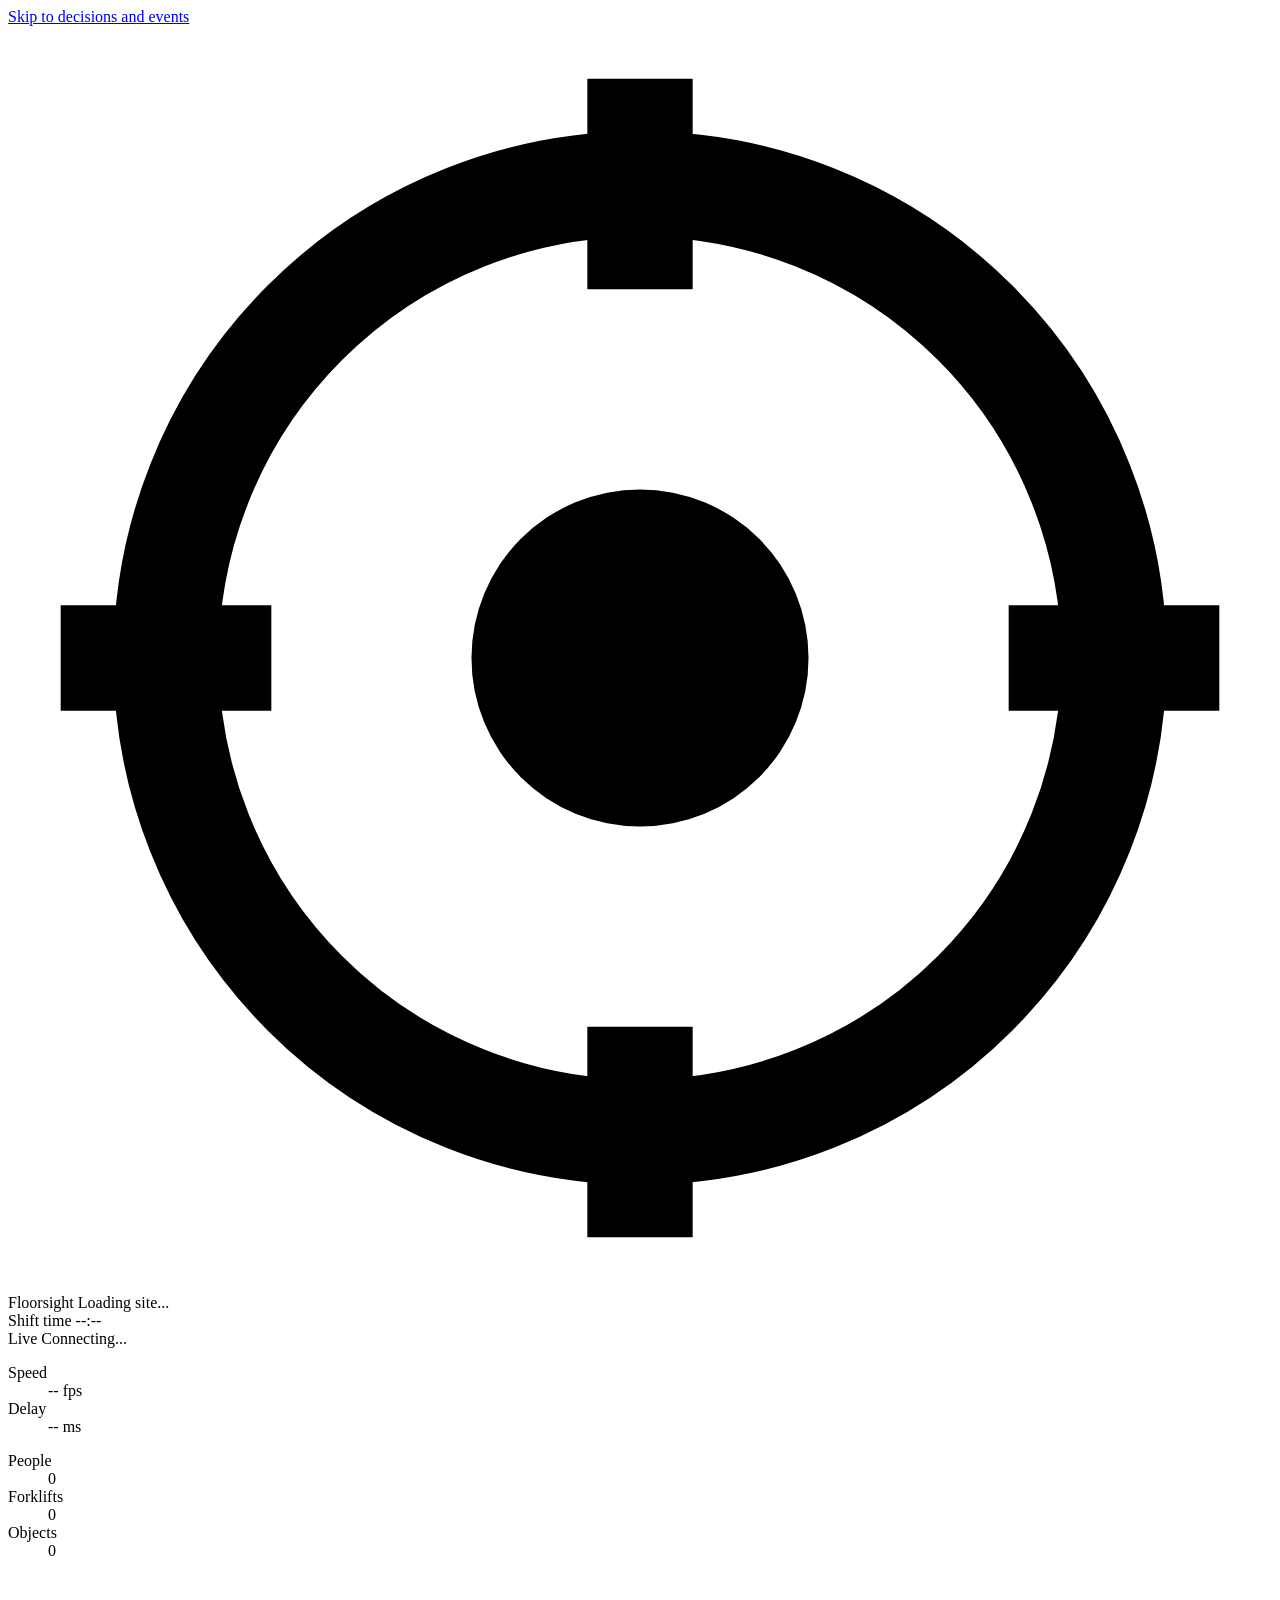
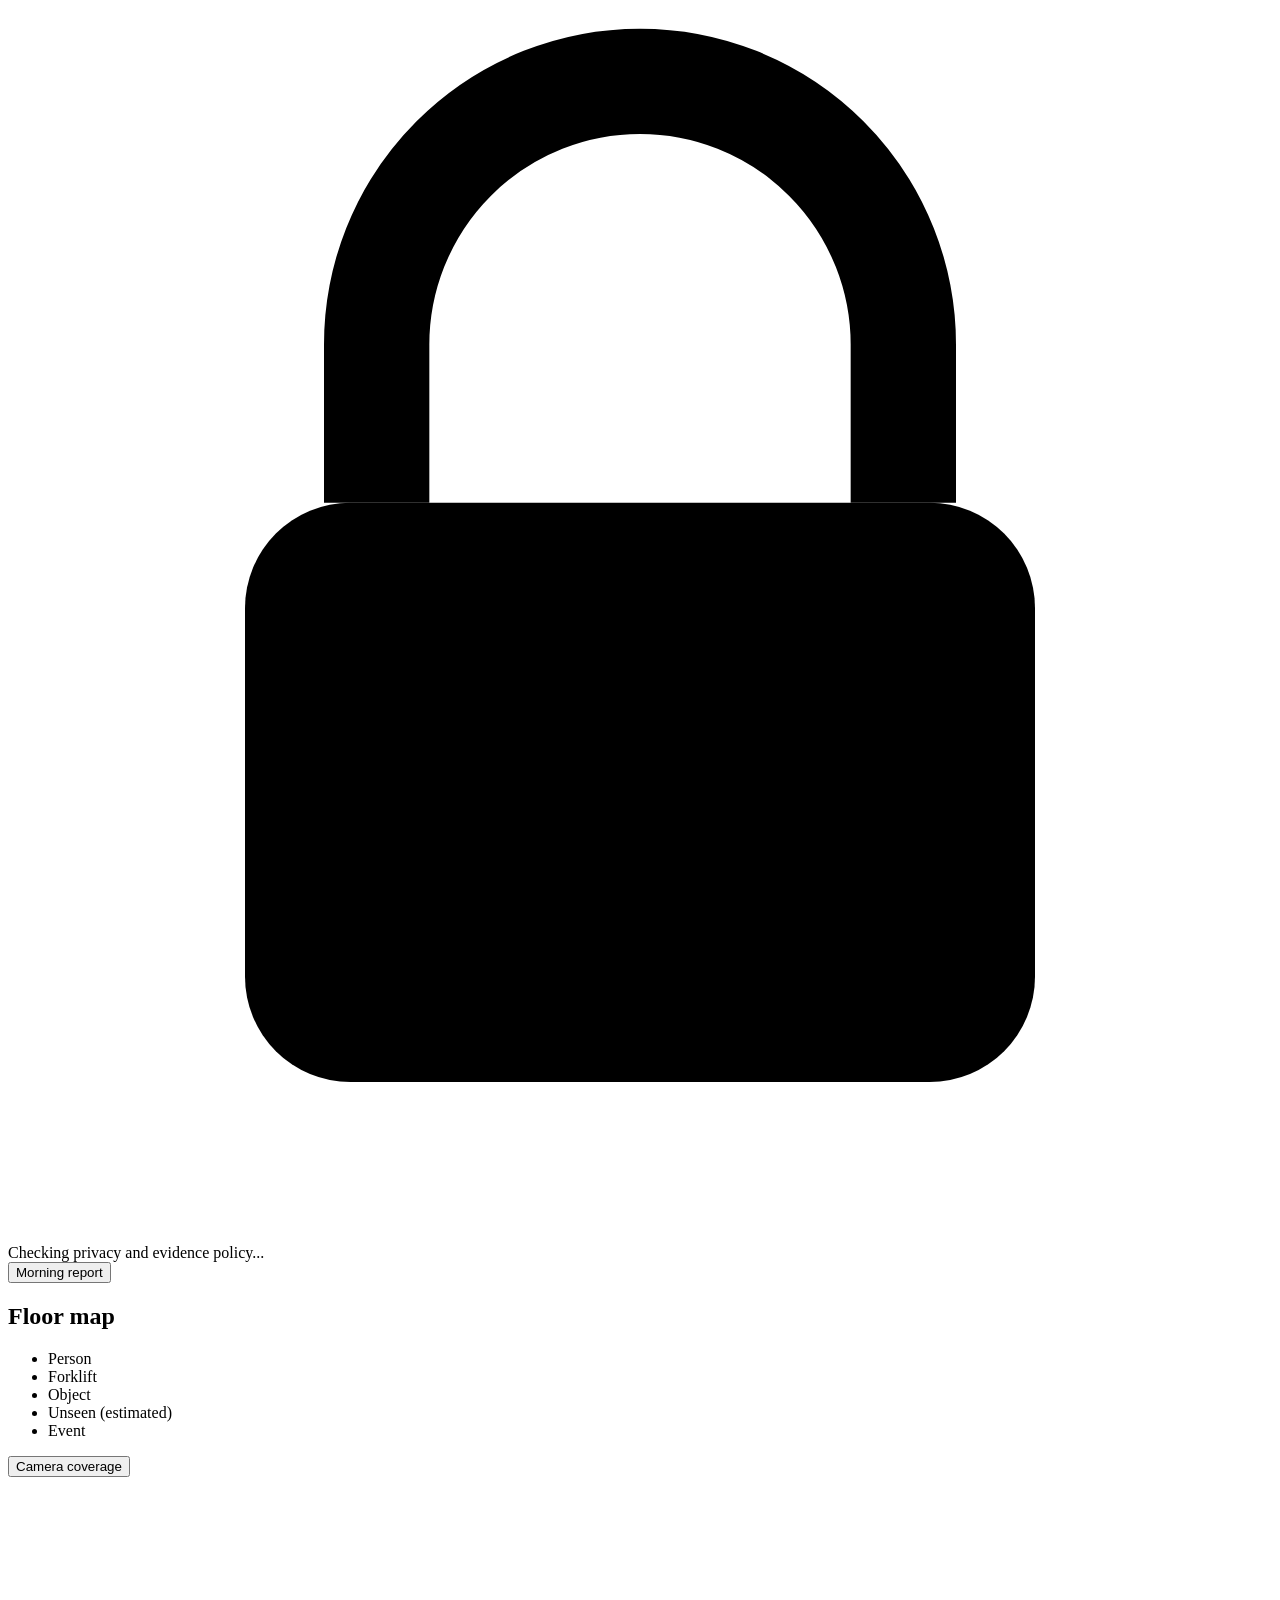
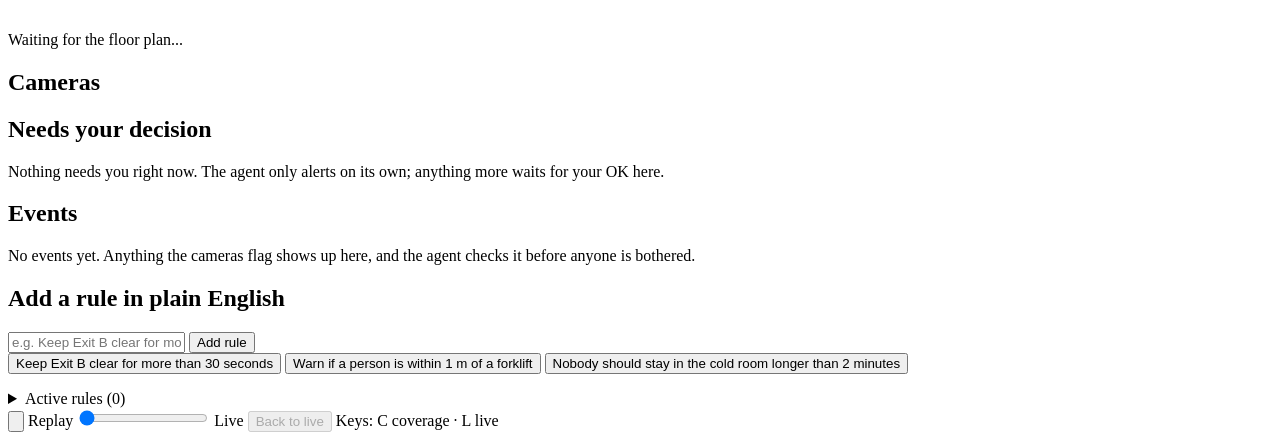
==== web/index.html @ 1c5a40b2 "Floorsight: forklift safety from existing cameras, OpenCV 5 + AWS Floor-distance forklift warnings f" ====
<!doctype html>
<html lang="en">
<head>
  <meta charset="utf-8">
  <meta name="viewport" content="width=device-width, initial-scale=1">
  <title>Floorsight - live floor map</title>
  <meta name="description" content="Live, privacy-safe map of everything moving on the warehouse floor.">
  <link rel="icon" href="data:image/svg+xml,%3Csvg xmlns=%27http://www.w3.org/2000/svg%27 viewBox=%270 0 24 24%27%3E%3Ccircle cx=%2712%27 cy=%2712%27 r=%279%27 fill=%27none%27 stroke=%27%235aaeff%27 stroke-width=%273%27/%3E%3Ccircle cx=%2712%27 cy=%2712%27 r=%273.5%27 fill=%27%235aaeff%27/%3E%3C/svg%3E">
  <link rel="stylesheet" href="/static/styles.css">
</head>
<body>
  <a class="skip-link" href="#panel">Skip to decisions and events</a>

  <!-- ===== Top bar ===== -->
  <header class="topbar">
    <div class="brand">
      <svg class="logo" viewBox="0 0 24 24" aria-hidden="true"><circle cx="12" cy="12" r="9" fill="none" stroke="currentColor" stroke-width="2"/><circle cx="12" cy="12" r="3.2" fill="currentColor"/><path d="M12 1v4M12 19v4M1 12h4M19 12h4" stroke="currentColor" stroke-width="2"/></svg>
      <div class="brand-text">
        <span class="brand-name">Floorsight</span>
        <span id="site-name" class="site-name">Loading site...</span>
      </div>
    </div>

    <div class="clock-box" title="Time since the start of the shift recording">
      <span class="kicker">Shift time</span>
      <span id="clock" class="clock" aria-live="off">--:--</span>
    </div>

    <span id="mode-pill" class="pill pill-live" role="status"><span class="dot" aria-hidden="true"></span><span id="mode-text">Live</span></span>

    <span id="conn" class="conn conn-wait" role="status" aria-live="polite"><span class="dot" aria-hidden="true"></span><span id="conn-text">Connecting...</span></span>

    <dl class="stats" aria-label="Pipeline speed">
      <div><dt>Speed</dt><dd id="stat-fps">-- fps</dd></div>
      <div><dt>Delay</dt><dd id="stat-latency">-- ms</dd></div>
    </dl>

    <dl class="counts" aria-label="Tracked on the floor now">
      <div class="count count-person"><dt><span class="swatch" aria-hidden="true"></span>People</dt><dd id="count-person">0</dd></div>
      <div class="count count-forklift"><dt><span class="swatch" aria-hidden="true"></span>Forklifts</dt><dd id="count-forklift">0</dd></div>
      <div class="count count-object"><dt><span class="swatch" aria-hidden="true"></span>Objects</dt><dd id="count-object">0</dd></div>
    </dl>

    <div id="privacy" class="privacy" role="note">
      <svg viewBox="0 0 24 24" aria-hidden="true"><path d="M7 10V7a5 5 0 0 1 10 0v3" fill="none" stroke="currentColor" stroke-width="2"/><rect x="4.5" y="10" width="15" height="11" rx="2" fill="currentColor"/></svg>
      <span id="privacy-text">Checking privacy and evidence policy...</span>
    </div>

    <button id="report-btn" class="btn btn-primary" type="button" aria-haspopup="dialog">Morning report</button>
  </header>

  <div id="warnings" class="warnings" role="status" aria-live="polite" hidden></div>

  <!-- ===== Main ===== -->
  <main class="layout">
    <section class="map-area" aria-labelledby="map-heading">
      <div class="map-toolbar">
        <h1 id="map-heading" class="map-title">Floor map</h1>
        <ul class="legend" aria-label="Map legend">
          <li><span class="lg lg-person" aria-hidden="true"></span>Person</li>
          <li><span class="lg lg-forklift" aria-hidden="true"></span>Forklift</li>
          <li><span class="lg lg-object" aria-hidden="true"></span>Object</li>
          <li><span class="lg lg-unseen" aria-hidden="true"></span>Unseen (estimated)</li>
          <li><span class="lg lg-event" aria-hidden="true"></span>Event</li>
        </ul>
        <button id="coverage-btn" class="btn btn-toggle" type="button" aria-pressed="false" title="Show which parts of the floor the cameras can see (key: C)">
          Camera coverage
        </button>
      </div>
      <div id="map-wrap" class="map-wrap">
        <canvas id="map" role="img" aria-label="Floor map" aria-describedby="map-summary"></canvas>
        <ul id="coverage-legend" class="legend coverage-legend" aria-label="Coverage legend" hidden>
          <li><span class="lg lg-cov0" aria-hidden="true"></span>Blind spot (no camera)</li>
          <li><span class="lg lg-cov1" aria-hidden="true"></span>1 camera</li>
          <li><span class="lg lg-cov2" aria-hidden="true"></span>2 or more cameras</li>
        </ul>
        <div id="map-tooltip" class="map-tooltip" role="tooltip" hidden></div>
        <div id="map-empty" class="map-empty">Waiting for the floor plan...</div>
        <div id="toasts" class="toasts" aria-live="assertive" aria-relevant="additions"></div>
        <div id="interlock-banner" class="interlock-banner" role="alert" hidden></div>
      </div>
      <p id="map-summary" class="sr-only"></p>

      <section class="cameras" aria-labelledby="cameras-heading">
        <h2 id="cameras-heading" class="sr-only">Cameras</h2>
        <ul id="camera-list" class="camera-list"></ul>
      </section>
    </section>

    <aside id="panel" class="panel" aria-label="Decisions, events and rules" tabindex="-1">
      <section id="approvals-section" class="approvals-section" aria-labelledby="approvals-heading">
        <h2 id="approvals-heading" class="section-title">Needs your decision <span id="approvals-count" class="count-badge" hidden>0</span></h2>
        <div id="approvals" class="approvals"></div>
        <p id="no-approvals" class="calm">Nothing needs you right now. The agent only alerts on its own; anything more waits for your OK here.</p>
      </section>

      <section class="events-section" aria-labelledby="events-heading">
        <h2 id="events-heading" class="section-title">Events <span id="events-count" class="muted-count"></span></h2>
        <ol id="events" class="events" aria-live="off"></ol>
        <p id="no-events" class="calm">No events yet. Anything the cameras flag shows up here, and the agent checks it before anyone is bothered.</p>
      </section>

      <section class="rule-section" aria-labelledby="rule-heading">
        <h2 id="rule-heading" class="section-title"><label for="rule-input">Add a rule in plain English</label></h2>
        <form id="rule-form" class="rule-form" autocomplete="off">
          <input id="rule-input" name="text" type="text" maxlength="500" placeholder="e.g. Keep Exit B clear for more than 30 seconds" aria-describedby="rule-feedback">
          <button id="rule-submit" class="btn btn-primary" type="submit">Add rule</button>
        </form>
        <div class="chips" role="group" aria-label="Example rules">
          <button type="button" class="chip">Keep Exit B clear for more than 30 seconds</button>
          <button type="button" class="chip">Warn if a person is within 1 m of a forklift</button>
          <button type="button" class="chip">Nobody should stay in the cold room longer than 2 minutes</button>
        </div>
        <p id="rule-feedback" class="feedback" aria-live="polite"></p>
        <details id="rules-details" class="rules-details">
          <summary>Active rules <span id="rules-count">(0)</span></summary>
          <ul id="rules" class="rules"></ul>
        </details>
      </section>
    </aside>
  </main>

  <!-- ===== Replay ===== -->
  <footer class="replay-bar">
    <button id="play-btn" class="btn btn-icon" type="button" aria-label="Play replay" title="Play replay">
      <svg viewBox="0 0 24 24" aria-hidden="true"><path id="play-icon" d="M7 5v14l12-7z" fill="currentColor"/></svg>
    </button>
    <label for="replay" class="replay-label">Replay</label>
    <input id="replay" class="replay" type="range" min="0" max="0" step="0.1" value="0" aria-valuetext="Live">
    <output id="replay-time" for="replay" class="replay-time">Live</output>
    <button id="live-btn" class="btn" type="button" disabled title="Return to the live view (key: L)">Back to live</button>
    <span id="components" class="components"></span>
    <span class="keys" aria-hidden="true">Keys: C coverage &middot; L live</span>
  </footer>

  <!-- ===== Modal (report and evidence) ===== -->
  <div id="modal-backdrop" class="modal-backdrop" hidden>
    <div id="modal" class="modal" role="dialog" aria-modal="true" aria-labelledby="modal-title">
      <header class="modal-head">
        <h2 id="modal-title">Report</h2>
        <div class="modal-actions">
          <button id="modal-print" class="btn" type="button" hidden>Print</button>
          <button id="modal-close" class="btn" type="button" aria-label="Close dialog">Close</button>
        </div>
      </header>
      <div id="modal-body" class="modal-body"></div>
    </div>
  </div>

  <div id="announcer" class="sr-only" aria-live="polite"></div>

  <script src="/static/app.js"></script>
</body>
</html>
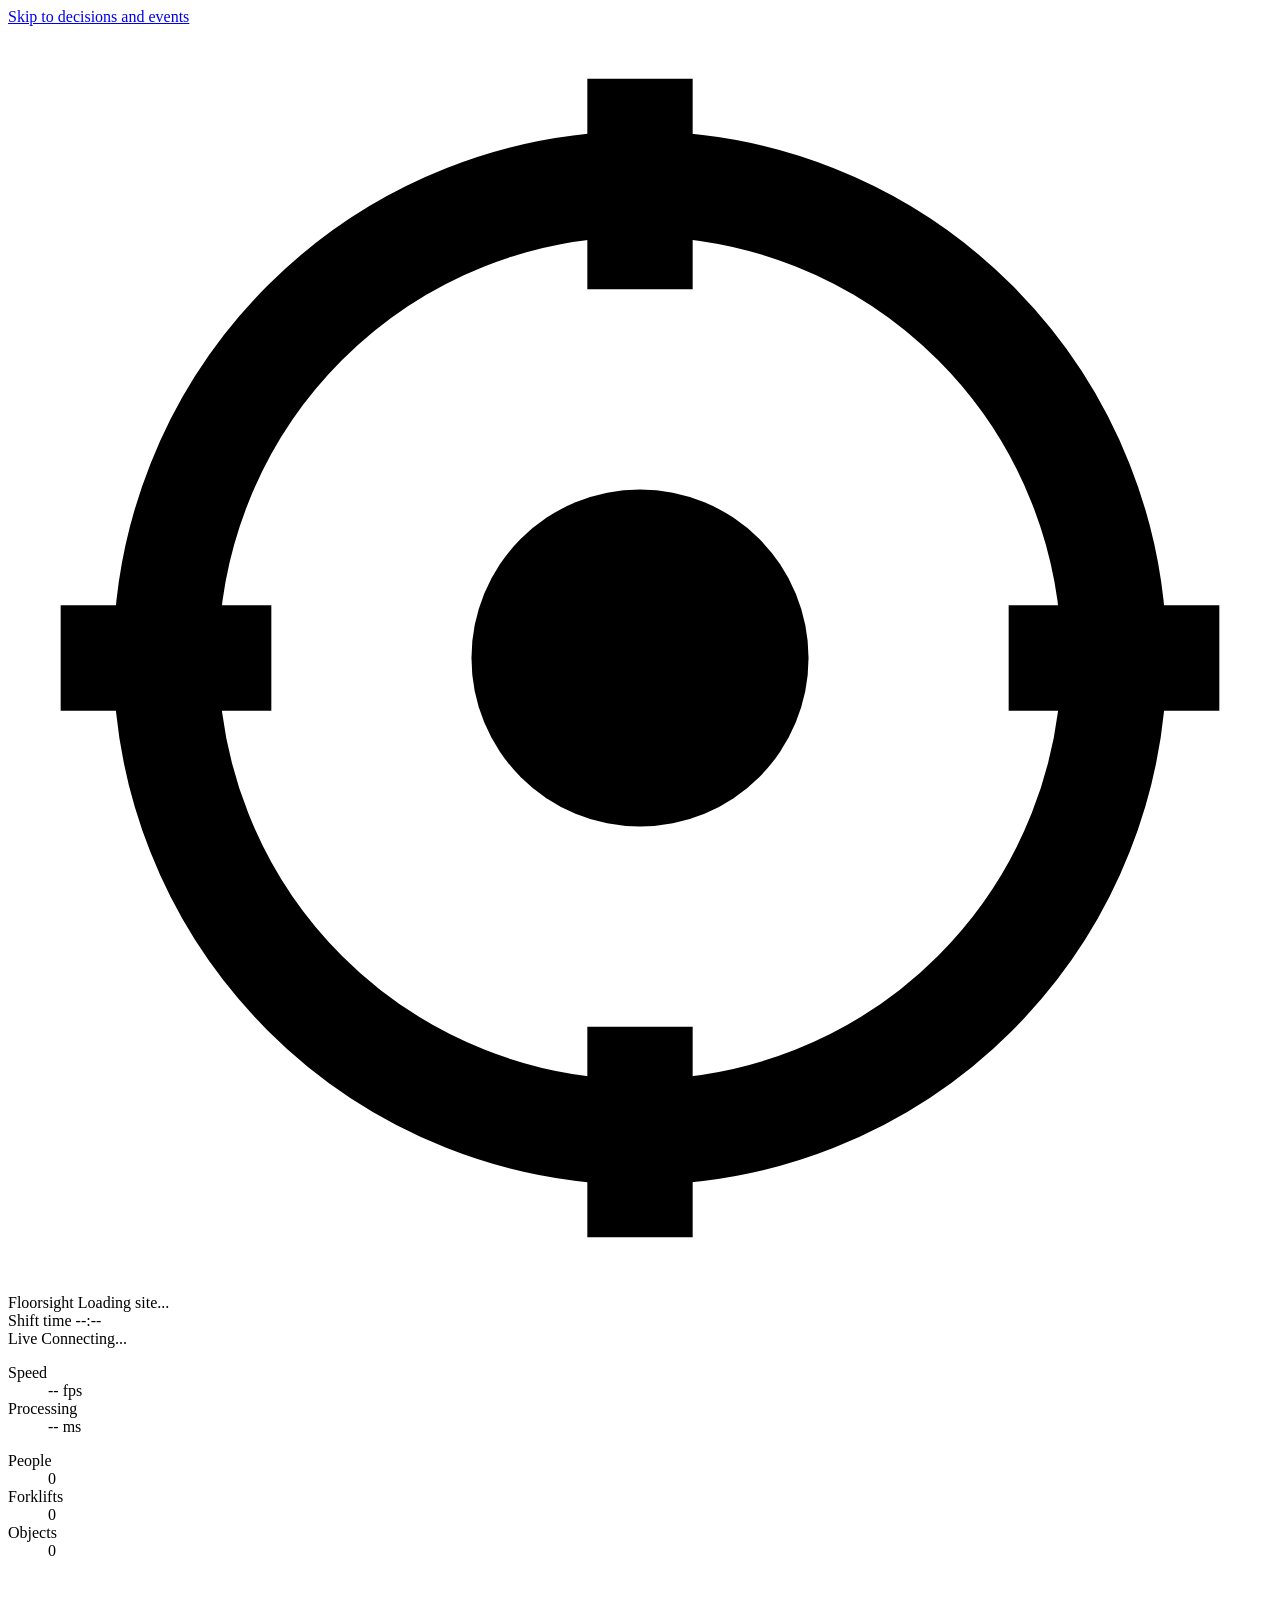
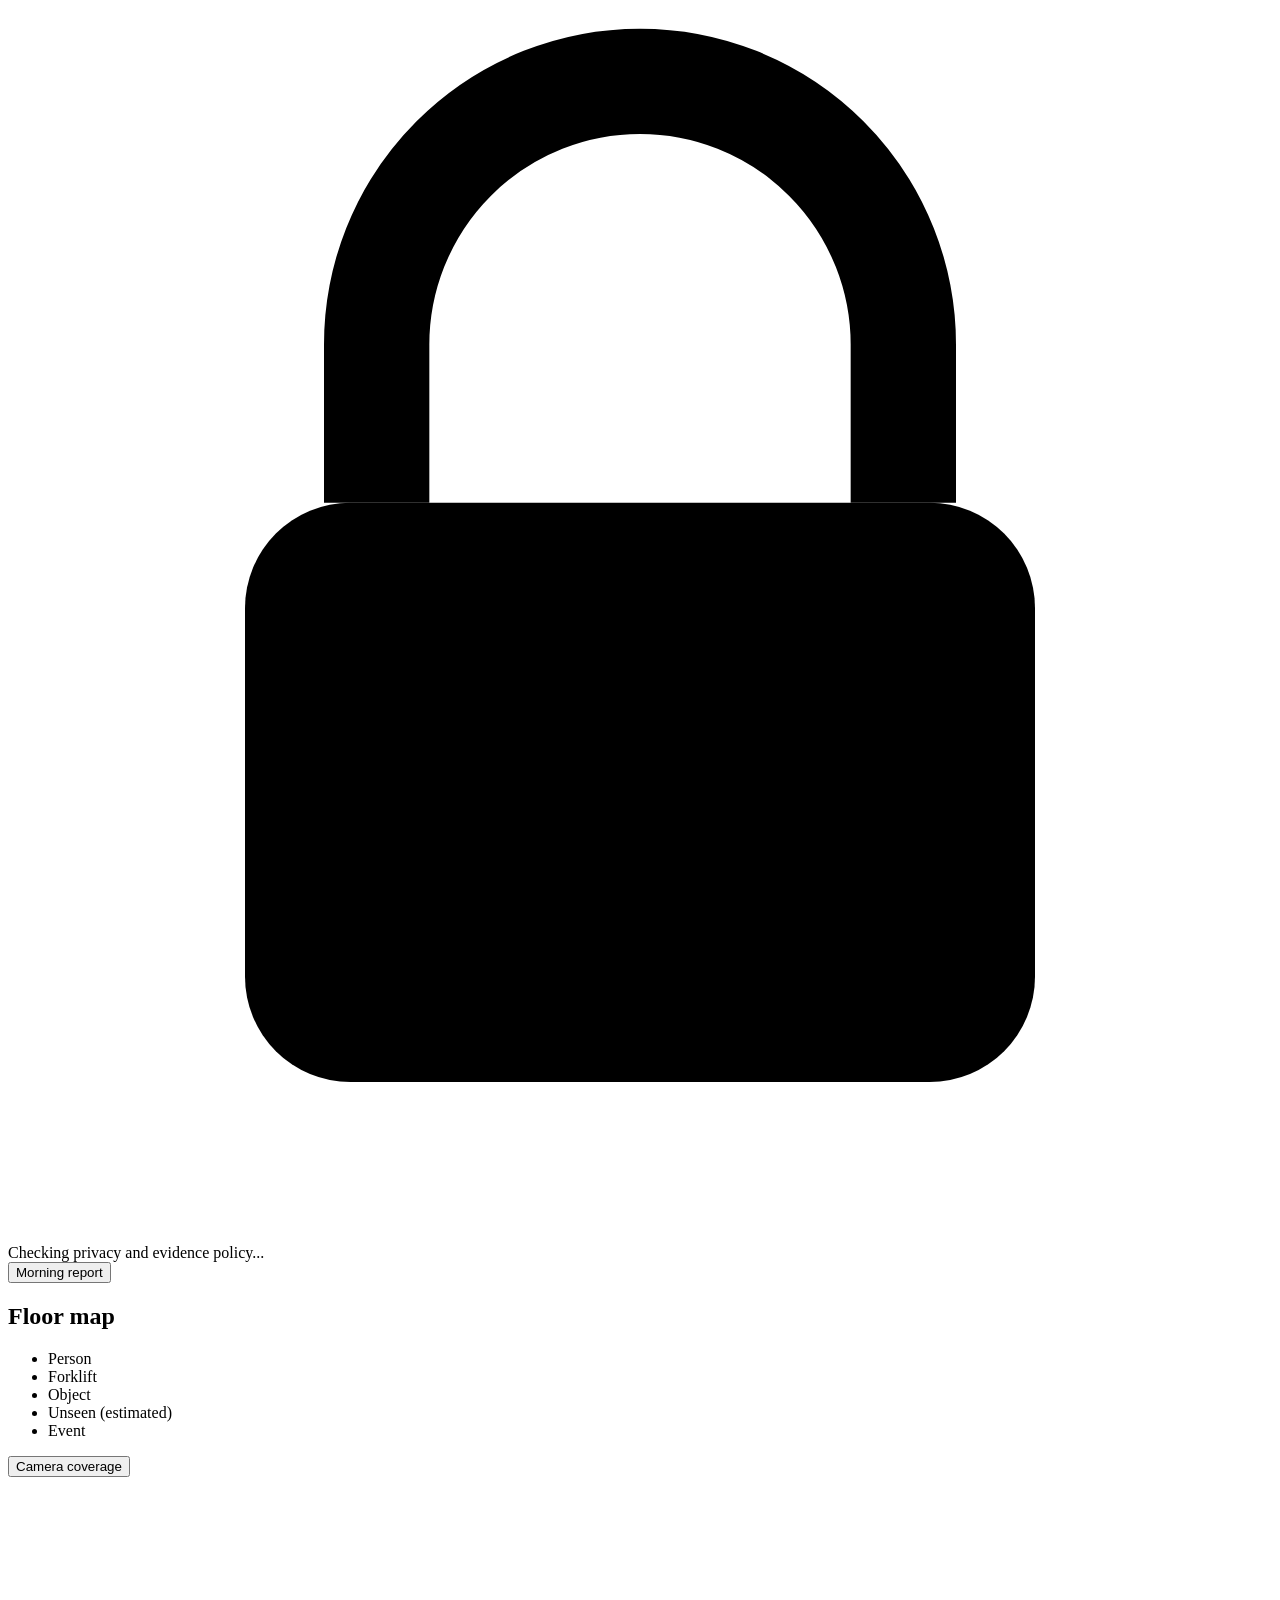
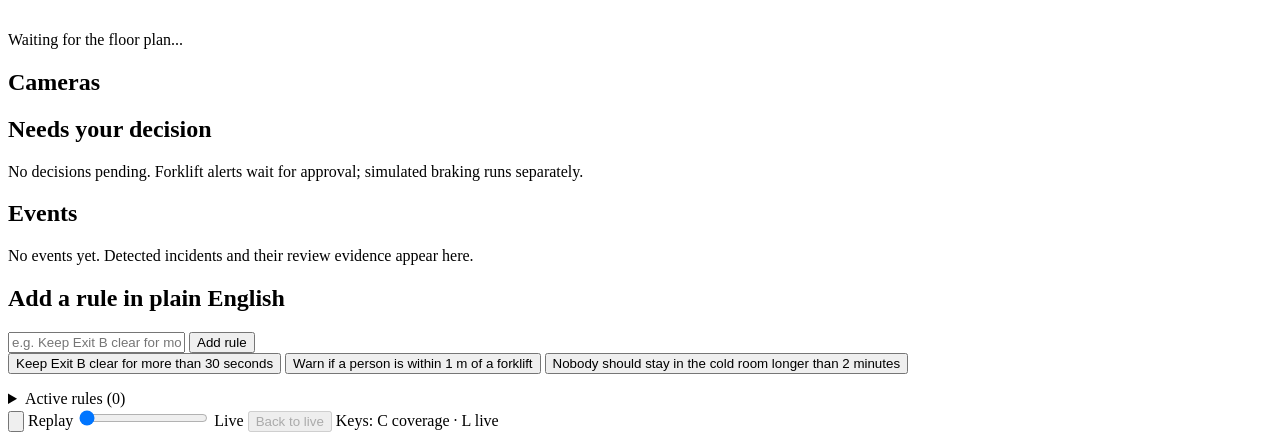
==== commit 40aef8b8: "Clarify competition evidence and fix demo reliability" ====
--- a/web/index.html
+++ b/web/index.html
@@ -4,7 +4,7 @@
   <meta charset="utf-8">
   <meta name="viewport" content="width=device-width, initial-scale=1">
   <title>Floorsight - live floor map</title>
-  <meta name="description" content="Live, privacy-safe map of everything moving on the warehouse floor.">
+  <meta name="description" content="Floor measurements, camera evidence and reviewable forklift warnings.">
   <link rel="icon" href="data:image/svg+xml,%3Csvg xmlns=%27http://www.w3.org/2000/svg%27 viewBox=%270 0 24 24%27%3E%3Ccircle cx=%2712%27 cy=%2712%27 r=%279%27 fill=%27none%27 stroke=%27%235aaeff%27 stroke-width=%273%27/%3E%3Ccircle cx=%2712%27 cy=%2712%27 r=%273.5%27 fill=%27%235aaeff%27/%3E%3C/svg%3E">
   <link rel="stylesheet" href="/static/styles.css">
 </head>
@@ -32,7 +32,7 @@
 
     <dl class="stats" aria-label="Pipeline speed">
       <div><dt>Speed</dt><dd id="stat-fps">-- fps</dd></div>
-      <div><dt>Delay</dt><dd id="stat-latency">-- ms</dd></div>
+      <div><dt>Processing</dt><dd id="stat-latency">-- ms</dd></div>
     </dl>
 
     <dl class="counts" aria-label="Tracked on the floor now">
@@ -91,13 +91,13 @@
       <section id="approvals-section" class="approvals-section" aria-labelledby="approvals-heading">
         <h2 id="approvals-heading" class="section-title">Needs your decision <span id="approvals-count" class="count-badge" hidden>0</span></h2>
         <div id="approvals" class="approvals"></div>
-        <p id="no-approvals" class="calm">Nothing needs you right now. The agent only alerts on its own; anything more waits for your OK here.</p>
+        <p id="no-approvals" class="calm">No decisions pending. Forklift alerts wait for approval; simulated braking runs separately.</p>
       </section>
 
       <section class="events-section" aria-labelledby="events-heading">
         <h2 id="events-heading" class="section-title">Events <span id="events-count" class="muted-count"></span></h2>
         <ol id="events" class="events" aria-live="off"></ol>
-        <p id="no-events" class="calm">No events yet. Anything the cameras flag shows up here, and the agent checks it before anyone is bothered.</p>
+        <p id="no-events" class="calm">No events yet. Detected incidents and their review evidence appear here.</p>
       </section>
 
       <section class="rule-section" aria-labelledby="rule-heading">
